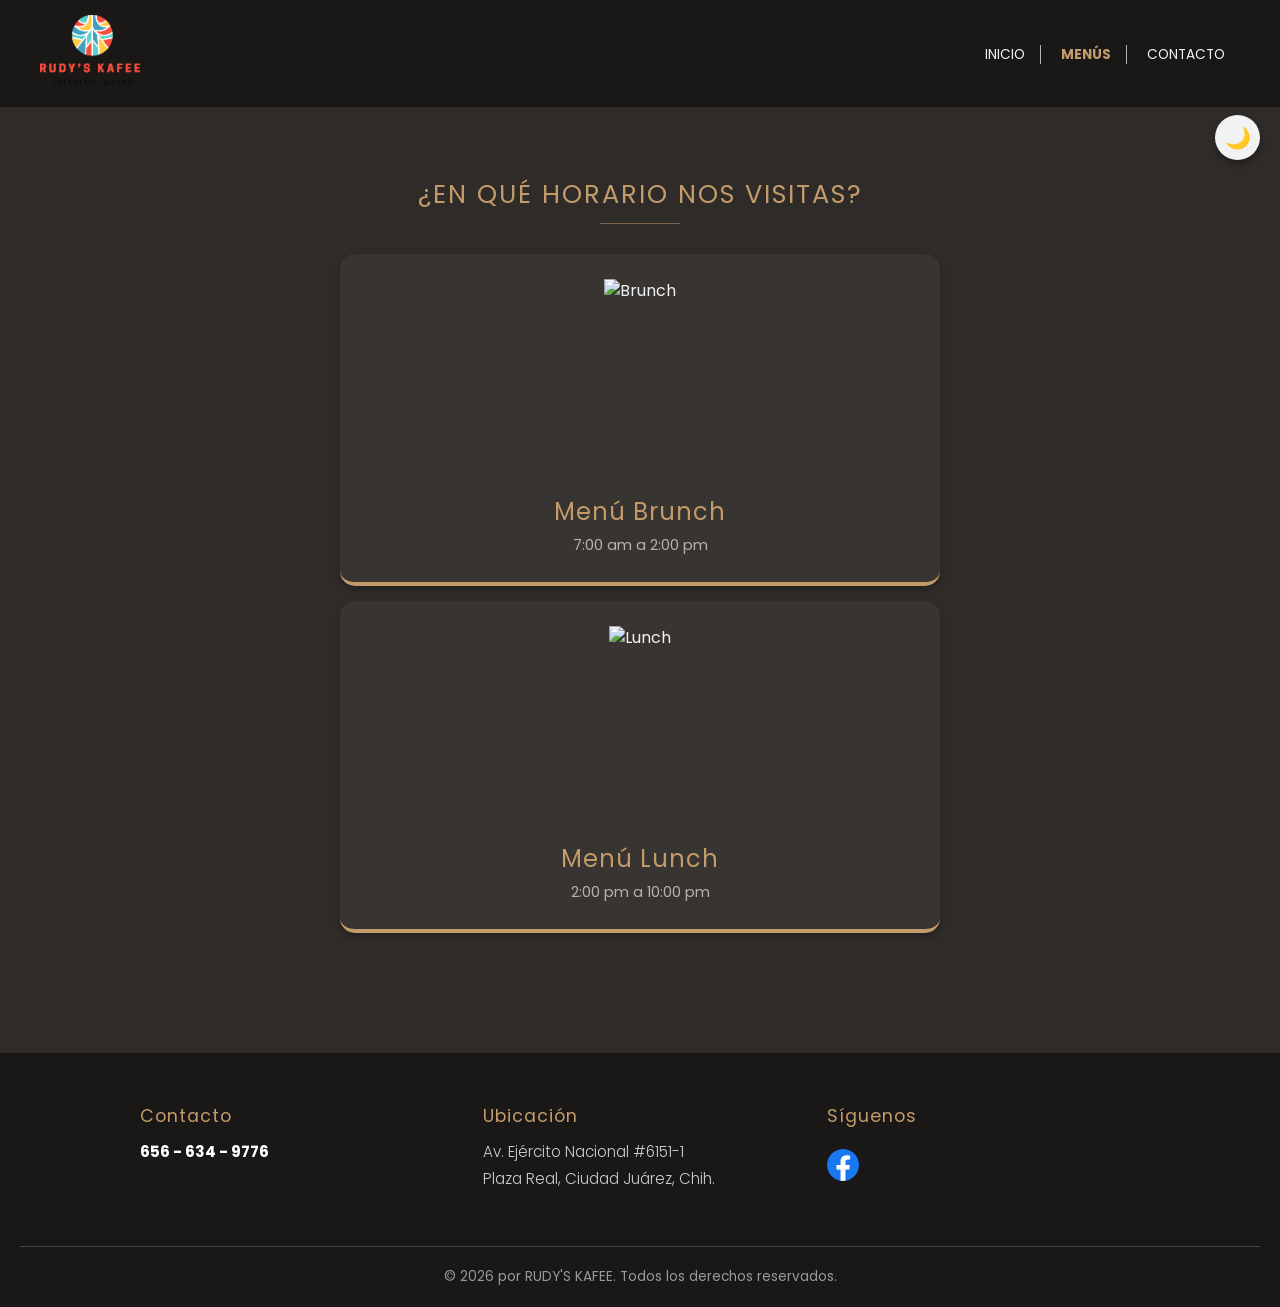
==== index.html @ 6dd93b8d "Add files via upload" ====
<!DOCTYPE html>
<html lang="es">
<head>
    <meta charset="UTF-8">
    <meta name="viewport" content="width=device-width, initial-scale=1.0">
    <title>Rudy's Kafee | Menú Digital</title>
    <link rel="stylesheet" href="style.css?v=27">
    <link href="https://fonts.googleapis.com/css2?family=Poppins:wght@300;400;600;700&display=swap" rel="stylesheet">
</head>
<body>

    <button id="themeToggle" class="theme-toggle" aria-label="Cambiar modo oscuro">🌙</button>
    <button id="backBtn" class="back-btn" onclick="goBack()" aria-label="Volver">&#10094;</button>

    <header class="header">
        <div class="nav-content">
            <div class="logo-area">
                <a href="inicio.html"><img src="LogoPNG.png" alt="Rudy's Kafee" class="logo-imagen"></a>
            </div>

            <button class="menu-toggle" id="menuToggle">
                <span></span>
                <span></span>
                <span></span>
            </button>
           <nav class="main-nav" id="mainNav">
                <ul>
                    <li><a href="inicio.html">Inicio</a></li>
                    <li><a href="index.html" style="color: var(--color-turquesa); font-weight: bold;">Menús</a></li>
                    <li><a href="contacto.html">Contacto</a></li>
                </ul>
            </nav>
        </div>
    </header>

    <main class="main-content">
        <div class="content-container">
            
            <div id="view-inicio" class="view-section active">
                <h2 class="section-title" style="text-align: center;">¿EN QUÉ HORARIO NOS VISITAS?</h2>
                <hr class="divider" style="margin: 10px auto 30px auto; width: 80px;">
                
                <div class="category-grid" style="grid-template-columns: 1fr; max-width: 600px; margin: 0 auto;">
                    
                    <div class="category-card" onclick="navigateTo('view-nav-brunch')">
                        <div class="category-image" style="height: 200px;"><img src="brunch/PanHuevo.jpeg" alt="Brunch"></div>
                        <h3>Menú Brunch</h3>
                        <p>7:00 am a 2:00 pm</p>
                    </div>
                    
                    <div class="category-card" onclick="navigateTo('view-nav-lunch')">
                        <div class="category-image" style="height: 200px;"><img src="fuerte/RibEye.jpeg" alt="Lunch"></div>
                        <h3>Menú Lunch</h3>
                        <p>2:00 pm a 10:00 pm</p>
                    </div>

                </div>
            </div>

            <div id="view-nav-brunch" class="view-section">
                <h2 class="section-title" style="text-align: center;">MENÚ BRUNCH</h2>
                <p style="text-align: center; color: var(--color-desc); margin-top: -10px; margin-bottom: 25px;">7:00 am a 2:00 pm</p>
                
                <div style="text-align: center; margin-bottom: 35px;">
                    <button style="font-size: 1.1rem; padding: 12px 40px; border-radius: 30px; background-color: var(--color-turquesa); color: white; border: none; font-weight: bold; cursor: pointer; box-shadow: 0 4px 6px rgba(0,0,0,0.2);" onclick="navigateTo('view-bebidas-grid')">🥤 VER BEBIDAS</button>
                </div>

                <div class="category-grid">
                    <div class="category-card" onclick="navigateTo('view-entrees')">
                        <div class="category-image"><img src="entrees/Rollitos.jpeg" alt="Entrees"></div>
                        <h3>Entrees</h3>
                    </div>
                    <div class="category-card" onclick="navigateTo('view-brunch')">
                        <div class="category-image"><img src="brunch/HuevosRancheros.jpeg" alt="Desayunos"></div>
                        <h3>Desayunos</h3>
                    </div>
                    <div class="category-card" onclick="navigateTo('view-toast')">
                        <div class="category-image"><img src="toast/ToastAvodado.jpeg" alt="Toast"></div>
                        <h3>Toast</h3>
                    </div>
                    <div class="category-card" onclick="navigateTo('view-dulce')">
                        <div class="category-image"><img src="french/FrenchRudys.jpeg" alt="Dulce"></div>
                        <h3>Dulce & French Toast</h3>
                    </div>
                    <div class="category-card" onclick="navigateTo('view-extras')" style="grid-column: 1 / -1; display: flex; flex-direction: column; justify-content: center;">
                        <h3>Extras</h3>
                        <p>Complementos para tu orden</p>
                    </div>
                </div>
            </div>

            <div id="view-nav-lunch" class="view-section">
                <h2 class="section-title" style="text-align: center;">MENÚ LUNCH</h2>
                <p style="text-align: center; color: var(--color-desc); margin-top: -10px; margin-bottom: 25px;">2:00 pm a 10:00 pm</p>
                
                <div style="text-align: center; margin-bottom: 35px;">
                    <button style="font-size: 1.1rem; padding: 12px 40px; border-radius: 30px; background-color: var(--color-turquesa); color: white; border: none; font-weight: bold; cursor: pointer; box-shadow: 0 4px 6px rgba(0,0,0,0.2);" onclick="navigateTo('view-bebidas-grid')">🥤 VER BEBIDAS</button>
                </div>

                <div class="category-grid">
                    <div class="category-card" onclick="navigateTo('view-entrees')">
                        <div class="category-image"><img src="entrees/Rollitos.jpeg" alt="Entrees"></div>
                        <h3>Entrees</h3>
                    </div>
                    <div class="category-card" onclick="navigateTo('view-ensaladas')">
                        <div class="category-image"><img src="ensaladas/EnsaladaManzana.jpeg" alt="Ensaladas"></div>
                        <h3>Ensaladas</h3>
                    </div>
                    <div class="category-card" onclick="navigateTo('view-sandwiches')">
                        <div class="category-image"><img src="sandwich/SandwichPollo.jpeg" alt="Sandwiches"></div>
                        <h3>Sandwiches</h3>
                    </div>
                    <div class="category-card" onclick="navigateTo('view-toast')">
                        <div class="category-image"><img src="toast/SaumonToast.jpg" alt="Toast"></div>
                        <h3>Toast</h3>
                    </div>
                    <div class="category-card" onclick="navigateTo('view-plato-fuerte')">
                        <div class="category-image"><img src="fuerte/RibEye.jpeg" alt="Plato Fuerte"></div>
                        <h3>Plato Fuerte</h3>
                    </div>
                    <div class="category-card" onclick="navigateTo('view-dulce')">
                        <div class="category-image"><img src="french/FrenchRudys.jpeg" alt="Dulce"></div>
                        <h3>Dulce & French Toast</h3>
                    </div>
                    <div class="category-card" onclick="navigateTo('view-extras')" style="grid-column: 1 / -1; display: flex; flex-direction: column; justify-content: center;">
                        <h3>Extras</h3>
                        <p>Complementos para tu orden</p>
                    </div>
                </div>
            </div>

            <div id="view-entrees" class="view-section">
                <div class="especialidad-pill">
                    <img src="LogoSinTexto.png" alt="Especialidad Rudy's">
                    <span>Son especialidad de la casa</span>
                </div>

                <h2 class="section-title">ENTREES</h2>
                <hr class="divider">
                <div class="menu-grid">
                    <div class="menu-item">
                        <div class="item-image-wrapper"><img src="entrees/BowlFrutas.jpeg" alt="Bowl de Frutas"></div>
                        <div class="item-text-wrapper"><h3 class="item-name">Bowl de Frutas</h3><p class="item-desc">Fruta de temporada, yogurt griego, granola y miel de abeja.</p><span class="item-price">145.00</span></div>
                    </div>
                   <div class="menu-item">
                        <div class="item-image-wrapper"><img src="entrees/Rollitos.jpeg" alt="Samplers Salé Volován"></div> 
                        <div class="item-text-wrapper">
                            <h3 class="item-name" style="display: flex; align-items: center; gap: 8px;">
                                Tabla Salado Volován <img src="LogoSinTexto.png" alt="Especialidad" style="width: 22px; height: 22px; object-fit: contain;">
                            </h3>
                            <p class="item-desc">Pepino con salmón y tzatziki. <br> Jamón y queso crema. <br> Champiñones con queso gouda y ensalada de morrones. <br> Pesto, tomates cherry y mozzarella. <br> 2 c/u </p>
                            <span class="item-price">245.00</span>
                        </div>
                    </div>
                    <div class="menu-item">
                        <div class="item-image-wrapper"><img src="entrees/RollitoDulce.jpeg" alt="Samplers Sucré Volován"></div>
                        <div class="item-text-wrapper">
                            <h3 class="item-name" style="display: flex; align-items: center; gap: 8px;">
                                Tabla Dulce Volován <img src="LogoSinTexto.png" alt="Especialidad" style="width: 22px; height: 22px; object-fit: contain;">
                            </h3>
                            <p class="item-desc">Nutella, avellana y merengue. <br> Pastelera de frutos rojos, mermelada de la casa y menta. <br> Matcha-coco, chocolate y ajonjolí negro. <br> Crema pastelera de café, fresa y caramelo.<br> 2 c/u </p>
                            <span class="item-price">235.00</span>
                        </div>
                    </div>
                </div>
            </div>

            <div id="view-brunch" class="view-section">
                <div class="especialidad-pill">
                    <img src="LogoSinTexto.png" alt="Especialidad Rudy's">
                    <span>Son especialidad de la casa</span>
                </div>

                <h2 class="section-title">DESAYUNOS</h2>
                <p style="color: #777; font-size: 0.95rem; margin-top: -5px; margin-bottom: 10px;">7 am a 2 pm</p>
                <hr class="divider">
                <div class="menu-grid">
                    <div class="menu-item">
                        <div class="item-image-wrapper">
                            <div class="mini-carrusel">
                                <img src="huevos/EstrelladoTocino.jpeg" alt="Eggs Le Gout" class="slide-0">
                                <img src="huevos/PapaRalladaTocino.jpeg" alt="Eggs Le Gout" class="slide-1">
                                <img src="huevos/EstrelladoTocino.jpeg" alt="Eggs Le Gout" class="slide-2">
                            </div>
                        </div>
                        <div class="item-text-wrapper"><h3 class="item-name">Huevos al Gusto</h3><p class="item-desc">Huevo revuelto, estrellado <br> Acompañado de papa tater tots, aguacate y tocino.</p><span class="item-price">190.00</span></div>
                    </div>
                     <div class="menu-item">
                        <div class="item-image-wrapper"><img src="brunch/HuevosRancheros.jpeg" alt="Huevos Rancheros"></div>
                        <div class="item-text-wrapper"><h3 class="item-name">Huevos Rancheros</h3><p class="item-desc">Tortilla frita, huevo estrellado, salsa ranchera, queso feta, crema ácida, cilantro fresco.</p><span class="item-price">190.00</span></div>
                    </div>
                    <div class="menu-item">
                        <div class="item-image-wrapper"><img src="brunch/HuevosEnmolados.jpeg" alt="Huevos Rancheros"></div>
                        <div class="item-text-wrapper"><h3 class="item-name">Huevos Enmolados</h3><p class="item-desc">Tortilla frita, huevo estrellado bañados en mole, frijoles, cilantro fresco.</p><span class="item-price">190.00</span></div>
                    </div>
                    <div class="menu-item">
                        <div class="item-image-wrapper"><img src="entrees/MiniMolletes.jpeg" alt="Mini Molletes"></div>
                        <div class="item-text-wrapper">
                            <h3 class="item-name">Mini Molletes</h3>
                            <p class="item-desc">
                                Frijoles refritos, queso Gouda gratinado.<br>
                                Chorizo.<br>
                                Tocino.<br>
                                Pico de gallo.<br>
                                2 c/u
                            </p>
                            <span class="item-price">185.00</span>
                        </div>
                    </div>
                    <div class="menu-item">
                        <div class="item-image-wrapper"><img src="brunch/ChilaquilesPollo.jpeg" alt="Chilaquiles Verts"></div>
                        <div class="item-text-wrapper"><h3 class="item-name">Chilaquiles Verdes</h3><p class="item-desc">Totopos crujientes, salsa verde cremosa, queso gouda, cebolla morada, cilantro, crema ácida, pollo a la plancha.</p><span class="item-price">185.00</span></div>
                    </div>
                    <div class="menu-item">
                        <div class="item-image-wrapper"><img src="brunch/ChilaquilesPolloRojos.jpeg" alt="Chilaquiles Rouges"></div>
                        <div class="item-text-wrapper"><h3 class="item-name">Chilaquiles Chipotle</h3><p class="item-desc">Totopos crujientes, salsa roja de chipotle, queso gouda, cebolla morada, cilantro, crema ácida, pollo a la plancha.</p><span class="item-price">185.00</span></div>
                    </div>
                    <div class="menu-item">
                        <div class="item-image-wrapper"><img src="brunch/ChilaquilesMole.jpeg" alt="Chilaquiles Enmolados"></div>
                        <div class="item-text-wrapper"><h3 class="item-name">Chilaquiles Enmolados</h3><p class="item-desc">Totopos crujientes bañados en mole, queso gouda, cebolla morada, cilantro, crema ácida, pollo a la plancha. </p><span class="item-price">185.00</span></div>
                    </div>
                    <div class="menu-item">
                        <div class="item-image-wrapper"><img src="brunch/HuevosShak.jpeg" alt="Huevos Rudys"></div>
                        <div class="item-text-wrapper"><h3 class="item-name" style="display: flex; align-items: center; gap: 8px;">Huevos Shakshuka Rudy's <img src="LogoSinTexto.png" alt="Especialidad" style="width: 22px; height: 22px; object-fit: contain;"></h3><p class="item-desc">Salsa de tomate, cebolla, morrones, huevo estrellado, hogaza de mantequilla compuesta.</p><span class="item-price">215.00</span></div>
                    </div>
                    <div class="menu-item">
                        <div class="item-image-wrapper"><img src="brunch/PanHuevo.jpeg" alt="Croque Madame"></div>
                        <div class="item-text-wrapper"><h3 class="item-name">Croque Madame</h3><p class="item-desc">Pan brioche, jamón de pierna, queso gouda, mostaza Dijon, salsa blanca, huevo estrellado.</p><span class="item-price">220.00</span></div>
                    </div>
                     <div class="menu-item">
                        <div class="item-image-wrapper"><img src="toast/ToastHuevo.jpeg" alt="Avocat Toast"></div>
                        <div class="item-text-wrapper"><h3 class="item-name">Avocado Toast Sunrise</h3><p class="item-desc">Hogaza natural, aguacate, tocino, huevo estrellado, salsa macha, mostaza dijon.</p><span class="item-price">175.00</span></div>
                    </div>
                </div>
            </div>

            <div id="view-ensaladas" class="view-section">
                <div class="especialidad-pill"><img src="LogoSinTexto.png" alt="Especialidad Rudy's"><span>Son especialidad de la casa</span></div>
                <h2 class="section-title">ENSALADAS</h2>
                <hr class="divider">
                <div class="menu-grid">
                    <div class="menu-item">
                        <div class="item-image-wrapper"><img src="ensaladas/EnsaladaManzana.jpeg" alt="Ensalada de Manzana"></div>
                        <div class="item-text-wrapper">
                            <h3 class="item-name">Ensalada de Manzana</h3>
                            <p class="item-desc">Espinacas baby, pepino, arándanos, manzana Granny Smith, cebolla morada y nuez caramelizada.</p>
                            <span class="item-price">175.00</span>
                        </div>
                    </div>
                    <div class="menu-item">
                        <div class="item-image-wrapper"><img src="ensaladas/EnsaladaCol.jpeg" alt="Choux de Bruxelles"></div>
                        <div class="item-text-wrapper">
                            <h3 class="item-name" style="display: flex; align-items: center; gap: 8px;">Coles de Bruselas Rudy's <img src="LogoSinTexto.png" alt="Especialidad" style="width: 22px; height: 22px;"></h3>
                            <p class="item-desc">Coles de bruselas, queso feta, almendra fileteada, jugo de limón y reducción balsámica.</p>
                            <span class="item-price">195.00</span>
                        </div>
                    </div>
                    <div class="menu-item">
                        <div class="item-image-wrapper"><img src="ensaladas/EnsaladaPollo.jpeg" alt="Ensalada Cesar"></div>
                        <div class="item-text-wrapper">
                            <h3 class="item-name">Ensalada Cesar</h3>
                            <p class="item-desc">Corazones de lechuga romana, aderezo césar de la casa, morrones preparados, parmesano, crotones y pollo a la plancha.</p>
                            <span class="item-price">210.00</span>
                        </div>
                    </div>
                </div>
            </div>

            <div id="view-sandwiches" class="view-section">
                <div class="especialidad-pill"><img src="LogoSinTexto.png" alt="Especialidad Rudy's"><span>Son especialidad de la casa</span></div>
                <h2 class="section-title">SANDWICHES</h2>
                <p style="color: var(--color-desc); font-size: 0.9rem; margin-top: -10px; margin-bottom: 15px; font-style: italic;">* Incluyen chips sea salt o ensalada kale.</p>
                <hr class="divider">
                <div class="menu-grid">
                    <div class="menu-item">
                        <div class="item-image-wrapper"><img src="sandwich/CuernitoJamon.jpeg" alt="Croissant de Jamon"></div>
                        <div class="item-text-wrapper"><h3 class="item-name">Croissant de Jamón</h3><p class="item-desc">Jamón de pierna, queso gouda, tomate bola, lechuga, aioli de romero.</p><span class="item-price">180.00</span></div>
                    </div>
                    <div class="menu-item">
                        <div class="item-image-wrapper"><img src="sandwich/CuernitoHuevoEstrellado.jpeg" alt="Croissant Corned Beef"></div>
                        <div class="item-text-wrapper"><h3 class="item-name">Croissant Corned Beef</h3><p class="item-desc">Corned beef, queso gouda, huevo estrellado, aioli de ajo frito.</p><span class="item-price">230.00</span></div>
                    </div>
                    <div class="menu-item">
                        <div class="item-image-wrapper"><img src="sandwich/SandwichPollo.jpeg" alt="Panini Rudy"></div>
                        <div class="item-text-wrapper"><h3 class="item-name" style="display: flex; align-items: center; gap: 8px;">Panini Rudy <img src="LogoSinTexto.png" alt="Especialidad" style="width: 22px; height: 22px;"></h3><p class="item-desc">Pechuga de pollo a la plancha, queso gouda, champiñones, morrones preparados, lechuga.</p><span class="item-price">200.00</span></div>
                    </div>
                    <div class="menu-item">
                        <div class="item-image-wrapper"><img src="sandwich/BLT.jpeg" alt="Sandwich Blt"></div>
                        <div class="item-text-wrapper"><h3 class="item-name">Avocado BLT Bistro</h3><p class="item-desc">Tocino crujiente, lechuga fresca, rodajas de tomate.</p><span class="item-price">180.00</span></div>
                    </div>
                </div>
            </div>

            <div id="view-toast" class="view-section">
                <div class="especialidad-pill"><img src="LogoSinTexto.png" alt="Especialidad Rudy's"><span>Son especialidad de la casa</span></div>
                <h2 class="section-title">TOAST</h2>
                <hr class="divider">
                <div class="menu-grid">
                    <div class="menu-item">
                        <div class="item-image-wrapper"><img src="toast/ToastAvodado.jpeg" alt="Avocat Toast"></div>
                        <div class="item-text-wrapper"><h3 class="item-name">Avocado Toast Clasico</h3><p class="item-desc">Hogaza natural, aguacate, tocino, salsa macha, mostaza dijon.</p><span class="item-price">175.00</span></div>
                    </div>
                    <div class="menu-item">
                        <div class="item-image-wrapper"><img src="toast/SaumonToast.jpg" alt="Saumon Toast"></div>
                        <div class="item-text-wrapper"><h3 class="item-name" style="display: flex; align-items: center; gap: 8px;">Salmón Toast Rudy's <img src="LogoSinTexto.png" alt="Especialidad" style="width: 22px; height: 22px;"></h3><p class="item-desc">Hogaza, salmón ahumado, aguacate, pepino, cebolla morada, tzatziki.</p><span class="item-price">220.00</span></div>
                    </div>
                </div>
            </div>

            <div id="view-plato-fuerte" class="view-section">
                <div class="especialidad-pill"><img src="LogoSinTexto.png" alt="Especialidad Rudy's"><span>Son especialidad de la casa</span></div>
                <h2 class="section-title">PLATO FUERTE</h2>
                <hr class="divider">
                <div class="menu-grid">
                    <div class="menu-item">
                        <div class="item-image-wrapper"><img src="fuerte/RibEye.jpeg" alt="Rib Eye"></div>
                        <div class="item-text-wrapper"><h3 class="item-name">Rib Eye Reserve</h3><p class="item-desc">Corte de 350g, puré de papa cremoso con un toque de romero, chiles toreados.</p><span class="item-price">650.00</span></div>
                    </div>
                    <div class="menu-item">
                        <div class="item-image-wrapper"><img src="fuerte/Salmon.jpeg" alt="Salmon"></div>
                        <div class="item-text-wrapper"><h3 class="item-name">Salmón Premium Grille</h3><p class="item-desc">Salmón fresco 200g, salsa blanca de queso, coles de Bruselas rostizadas con almendra, reducción balsámica, puré cremoso con romero.</p><span class="item-price">480.00</span></div>
                    </div>
                    <div class="menu-item">
                        <div class="item-image-wrapper"><img src="fuerte/PastaBlanca.jpeg" alt="Pasta Blanca"></div>
                        <div class="item-text-wrapper"><h3 class="item-name">Pasta a la Crème</h3><p class="item-desc">Pasta corta, salsa blanca de quesos, pollo.</p><span class="item-price">245.00</span></div>
                    </div>
                    <div class="menu-item">
                        <div class="item-image-wrapper"><img src="fuerte/PastaPesto.jpeg" alt="Pasta Pesto"></div>
                        <div class="item-text-wrapper"><h3 class="item-name">Pasta Pesto de albahaca</h3><p class="item-desc">Pasta larga, salsa de pesto de albahaca fresca, pollo.</p><span class="item-price">265.00</span></div>
                    </div>
                </div>
            </div>

            <div id="view-dulce" class="view-section">
                <div class="especialidad-pill">
                    <img src="LogoSinTexto.png" alt="Especialidad Rudy's">
                    <span>Son especialidad de la casa</span>
                </div>

                <h2 class="section-title">DULCE</h2>
                <hr class="divider">

                <h3 class="sub-section-title">Crumble French Toast</h3>
                <div class="menu-grid">
                    <div class="menu-item">
                        <div class="item-image-wrapper"><img src="french/FrenchMatcha.jpeg" alt="French Toast Matcha"></div>
                        <div class="item-text-wrapper"><h3 class="item-name">French Toast Matcha</h3><p class="item-desc">Pan brioche, crema pastelera de coco, crumble de coco, nibs de cacao.</p><span class="item-price">175.00</span></div>
                    </div>
                    <div class="menu-item">
                        <div class="item-image-wrapper"><img src="french/FrenchCherry.jpeg" alt="French Toast Cherry Blossom"></div>
                        <div class="item-text-wrapper"><h3 class="item-name">French Toast Cherry Blossom</h3><p class="item-desc">Pan brioche, crema pastelera de frutos rojos, mermelada de la casa, azúcar glass.</p><span class="item-price">185.00</span></div>
                    </div>
                    <div class="menu-item">
                        <div class="item-image-wrapper"><img src="french/ToastRojos.jpeg" alt="Fruits Rouges Toast"></div>
                        <div class="item-text-wrapper"><h3 class="item-name">Frutos Rojos Toast</h3><p class="item-desc">Hogaza de natural, queso crema, frutos rojos, almendra fileteada, miel de abeja.</p><span class="item-price">175.00</span></div>
                    </div>
                    <div class="menu-item">
                        <div class="item-image-wrapper"><img src="french/FrenchRudys.jpeg" alt="French Toast Rudy's"></div>
                        <div class="item-text-wrapper"><h3 class="item-name" style="display: flex; align-items: center; gap: 8px;">French Toast Rudy's <img src="LogoSinTexto.png" alt="Especialidad" style="width: 22px; height: 22px;"></h3><p class="item-desc">Pan brioche, crema pastelera de café, caramelo, chocolate semiamargo, merengue suizo.</p><span class="item-price">185.00</span></div>
                    </div>
                </div>

                <h3 class="sub-section-title">Bakery</h3>
                <div class="menu-grid">
                    <div class="menu-item">
                        <div class="item-image-wrapper"><img src="roles/RolCajeta.jpeg" alt="Rol Cajeta"></div>
                        <div class="item-text-wrapper"><h3 class="item-name">Rol de Canela Cajeta</h3><p class="item-desc">Cobertura de queso crema, nuez, cajeta.</p><span class="item-price">100.00</span></div>
                    </div>
                    <div class="menu-item">
                        <div class="item-image-wrapper"><img src="roles/RolRojos.jpeg" alt="Rol Frutos Rojos"></div>
                        <div class="item-text-wrapper"><h3 class="item-name">Rol de Canela Frutos Rojos</h3><p class="item-desc">Cobertura de queso crema, compota de frutos rojos.</p><span class="item-price">100.00</span></div>
                    </div>
                    <div class="menu-item">
                        <div class="item-image-wrapper"><img src="roles/RolNutella.jpeg" alt="Rol Nutella"></div>
                        <div class="item-text-wrapper"><h3 class="item-name">Rol de Canela Nutella</h3><p class="item-desc">Cobertura de queso crema, nuez, nutella.</p><span class="item-price">100.00</span></div>
                    </div>
                </div>

                <h3 class="sub-section-title">Desserts</h3>
                <div class="menu-grid">
                    <div class="menu-item">
                        <div class="item-image-wrapper"><img src="postres/Pannacotta.jpeg" alt="Pannacotta"></div>
                        <div class="item-text-wrapper"><h3 class="item-name" style="display: flex; align-items: center; gap: 8px;">Pannacotta Rudy's <img src="LogoSinTexto.png" alt="Especialidad" style="width: 22px; height: 22px;"></h3><p class="item-desc">Pannacotta de café, caramelo, frutos rojos, hojas de menta.</p><span class="item-price">165.00</span></div>
                   </div>
                    <div class="menu-item">
                        <div class="item-image-wrapper"><img src="postres/Afogatto.jpeg" alt="Afogatto"></div>
                        <div class="item-text-wrapper"><h3 class="item-name">Affogato</h3><p class="item-desc">Bola de nieve de vainilla acompañado de shot de espresso.</p><span class="item-price">120.00</span></div>
                    </div>
                    <div class="menu-item">
                        <div class="item-image-wrapper"><img src="postres/Brownie.jpeg" alt="Brownie"></div>
                        <div class="item-text-wrapper"><h3 class="item-name" style="display: flex; align-items: center; gap: 8px;">Brownie Artesanal Rudy's <img src="LogoSinTexto.png" alt="Especialidad" style="width: 22px; height: 22px;"></h3><p class="item-desc">Acompañado de una bola de nieve con caramelo.</p><span class="item-price">110.00</span></div>
                    </div>
                    <div class="menu-item">
                        <div class="item-image-wrapper"><img src="galletas/ChocoChip.jpeg" alt="Galleta NY Chocolate Chip"></div>
                        <div class="item-text-wrapper"><h3 class="item-name">Galleta NY Chocolate Chip</h3><span class="item-price">95.00</span></div>
                    </div>
                    <div class="menu-item">
                        <div class="item-image-wrapper"><img src="galletas/ChocoMatcha.jpeg" alt="Galleta NY Chocolate Chip Matcha"></div>
                        <div class="item-text-wrapper"><h3 class="item-name">Galleta NY Chocolate Chip Matcha</h3><span class="item-price">95.00</span></div>
                    </div>
                    <div class="menu-item">
                        <div class="item-image-wrapper"><img src="galletas/GalletaMatcha.jpeg" alt="Galleta NY Matcha"></div>
                        <div class="item-text-wrapper"><h3 class="item-name">Galleta NY Matcha</h3><span class="item-price">95.00</span></div>
                    </div>
                </div>
            </div> 

           <div id="view-bebidas-grid" class="view-section">
                <h2 class="section-title" style="text-align: center;">¿QUÉ TE APETECE BEBER?</h2>
                <hr class="divider" style="margin: 10px auto 30px auto; width: 80px;">
                
                <div class="category-grid">
                    <div class="category-card" onclick="navigateTo('view-bebidas-calientes')">
                        <h3>Calientes</h3>
                        <p>Café Clásico, Lattes, Mochas y Tizanas</p>
                    </div>
                    <div class="category-card" onclick="navigateTo('view-bebidas-frias')">
                        <h3>Frías</h3>
                        <p>Frappes, Lattes Fríos, Non-Coffee y Tizanas</p>
                    </div>
                    <div class="category-card" onclick="navigateTo('view-bebidas-aguas')" style="grid-column: 1 / -1;">
                        <h3>Aguas</h3>
                        <p>Saratoga</p>
                    </div>
                </div>
            </div>

            <div id="view-bebidas-calientes" class="view-section">
                <h2 class="section-title">HOT DRINKS</h2>
                <hr class="divider">

                <div class="menu-grid">
                    <div class="menu-item">
                        <div class="item-image-wrapper"><img src="calientes/Capuchino.jpeg" alt="Capuchino"></div>
                        <div class="item-text-wrapper">
                            <h3 class="item-name">Capuchino</h3>
                            <span class="item-price" style="display: block; font-size: 0.9rem;">11 OZ: 82.00</span>
                            <span class="item-price" style="display: block; font-size: 0.9rem;">16 OZ: 93.00</span>
                        </div>
                    </div>
                    <div class="menu-item">
                        <div class="item-image-wrapper"><img src="calientes/Chocolate.jpeg" alt="Chocolate"></div>
                        <div class="item-text-wrapper">
                            <h3 class="item-name">Chocolate</h3>
                            <span class="item-price" style="display: block; font-size: 0.9rem;">11 OZ: 82.00</span>
                            <span class="item-price" style="display: block; font-size: 0.9rem;">16 OZ: 93.00</span>
                        </div>
                    </div>
                    <div class="menu-item">
                        <div class="item-image-wrapper"><img src="calientes/Americano.jpeg" alt="Americano"></div>
                        <div class="item-text-wrapper">
                            <h3 class="item-name">Americano</h3>
                            <span class="item-price" style="display: block; font-size: 0.9rem;">11 OZ: 76.00</span>
                            <span class="item-price" style="display: block; font-size: 0.9rem;">16 OZ: 87.00</span>
                        </div>
                    </div>
                    <div class="menu-item">
                        <div class="item-image-wrapper"><img src="calientes/Espresso.jpeg" alt="Espresso"></div>
                        <div class="item-text-wrapper">
                            <h3 class="item-name">Espresso</h3>
                            <span class="item-price" style="display: block; font-size: 0.9rem;">75.00</span>
                            <span class="item-price" style="display: block; font-size: 0.9rem; color: var(--color-desc);">Acompañado de agua mineral</span>
                        </div>
                    </div>
                </div>

                <h3 class="sub-section-title">Lattes</h3>
                <div class="menu-grid">
                    <div class="menu-item">
                        <div class="item-image-wrapper"><img src="calientes/Latte.jpeg" alt="Latte"></div>
                        <div class="item-text-wrapper">
                            <h3 class="item-name">Latte</h3>
                            <span class="item-price" style="display: block; font-size: 0.9rem;">11 OZ: 82.00</span>
                            <span class="item-price" style="display: block; font-size: 0.9rem;">16 OZ: 93.00</span>
                        </div>
                    </div>
                    <div class="menu-item">
                        <div class="item-image-wrapper"><img src="calientes/LatteVainilla.jpeg" alt="Latte Vainilla"></div>
                        <div class="item-text-wrapper">
                            <h3 class="item-name">Latte Vainilla</h3>
                            <span class="item-price" style="display: block; font-size: 0.9rem;">11 OZ: 82.00</span>
                            <span class="item-price" style="display: block; font-size: 0.9rem;">16 OZ: 93.00</span>
                        </div>
                    </div>
                    <div class="menu-item">
                        <div class="item-image-wrapper"><img src="calientes/LatteCaramelo.jpeg" alt="Latte Caramelo"></div>
                        <div class="item-text-wrapper">
                            <h3 class="item-name">Latte Caramelo</h3>
                            <span class="item-price" style="display: block; font-size: 0.9rem;">11 OZ: 82.00</span>
                            <span class="item-price" style="display: block; font-size: 0.9rem;">16 OZ: 93.00</span>
                        </div>
                    </div>
                    <div class="menu-item">
                        <div class="item-image-wrapper"><img src="calientes/LatteAvellana.jpeg" alt="Latte Avellana"></div>
                        <div class="item-text-wrapper">
                            <h3 class="item-name">Latte Avellana</h3>
                            <span class="item-price" style="display: block; font-size: 0.9rem;">11 OZ: 82.00</span>
                            <span class="item-price" style="display: block; font-size: 0.9rem;">16 OZ: 93.00</span>
                        </div>
                    </div>
                </div>

                <h3 class="sub-section-title">Mochas</h3>
                <div class="menu-grid">
                    <div class="menu-item">
                        <div class="item-image-wrapper"><img src="calientes/MochaOscuro.jpeg" alt="Mocha Oscuro"></div>
                        <div class="item-text-wrapper">
                            <h3 class="item-name">Mocha Oscuro</h3>
                            <span class="item-price" style="display: block; font-size: 0.9rem;">11 OZ: 82.00</span>
                            <span class="item-price" style="display: block; font-size: 0.9rem;">16 OZ: 93.00</span>
                        </div>
                    </div>
                    <div class="menu-item">
                        <div class="item-image-wrapper"><img src="calientes/MochaBlanco.jpeg" alt="Mocha Blanco"></div>
                        <div class="item-text-wrapper">
                            <h3 class="item-name">Mocha Blanco</h3>
                            <span class="item-price" style="display: block; font-size: 0.9rem;">11 OZ: 82.00</span>
                            <span class="item-price" style="display: block; font-size: 0.9rem;">16 OZ: 93.00</span>
                        </div>
                    </div>
                </div>

                <h3 class="sub-section-title">Tizanas</h3>
                <div class="menu-grid">
                    <div class="menu-item"><div class="item-image-wrapper"><img src="calientes/Fresa-Kiwi.jpeg" alt="Tizana Fresa Kiwi"></div><div class="item-text-wrapper"><h3 class="item-name">Tizana Fresa Kiwi</h3><span class="item-price">89.00</span></div></div>
                    <div class="menu-item"><div class="item-image-wrapper"><img src="calientes/CocoArandano.jpeg" alt="Tizana Coco Arandano"></div><div class="item-text-wrapper"><h3 class="item-name">Tizana Coco Arandano</h3><span class="item-price">89.00</span></div></div>
                    <div class="menu-item"><div class="item-image-wrapper"><img src="calientes/FrutosBosque.jpeg" alt="Tizana Frutos Bosque"></div><div class="item-text-wrapper"><h3 class="item-name">Tizana Frutos del Bosque</h3><span class="item-price">89.00</span></div></div>
                </div>
            </div>

            <div id="view-bebidas-frias" class="view-section">
                <h2 class="section-title">COLD DRINKS</h2>
                <hr class="divider">

                <h3 class="sub-section-title title-temporada">Bebidas de Temporada</h3>
                <div class="menu-grid">
                <div class="menu-item"><div class="item-image-wrapper"><img src="frias/Sandia.jpeg" alt="Rojo Sandia Refresher"></div><div class="item-text-wrapper"><h3 class="item-name">Rojo Sandia Refresher</h3><span class="item-price">98.00</span></div></div>
<div class="menu-item"><div class="item-image-wrapper"><img src="frias/Tropical.jpeg" alt="Rose Refresher"></div><div class="item-text-wrapper"><h3 class="item-name">Rose Refresher</h3><span class="item-price">98.00</span></div></div>
<div class="menu-item"><div class="item-image-wrapper"><img src="frias/Kiwi.jpeg" alt="Tropical Kiwi Velvet"></div><div class="item-text-wrapper"><h3 class="item-name">Tropical Kiwi Velvet</h3><span class="item-price">98.00</span></div></div>
                </div>

                <div class="category-spacing"></div>

                <h3 class="sub-section-title">Frappes</h3>
                <div class="menu-grid">
                    <div class="menu-item"><div class="item-image-wrapper"><img src="frias/FrappeClasico.jpeg" alt="Frappe Clasico"></div><div class="item-text-wrapper"><h3 class="item-name">Frappe Clasico</h3><span class="item-price">103.00</span></div></div>
                    <div class="menu-item"><div class="item-image-wrapper"><img src="frias/FrappeVainilla.jpeg" alt="Frappe Vainilla"></div><div class="item-text-wrapper"><h3 class="item-name">Frappe Vainilla</h3><span class="item-price">103.00</span></div></div>
                    <div class="menu-item"><div class="item-image-wrapper"><img src="frias/FrappeOreo.jpeg" alt="Frappe Oreo"></div><div class="item-text-wrapper"><h3 class="item-name">Frappe Oreo</h3><span class="item-price">103.00</span></div></div>
                    <div class="menu-item"><div class="item-image-wrapper"><img src="frias/FrappeMochaOscuro.jpeg" alt="Frappe Mocha Oscuro"></div><div class="item-text-wrapper"><h3 class="item-name">Frappe Mocha Oscuro</h3><span class="item-price">103.00</span></div></div>
                    <div class="menu-item"><div class="item-image-wrapper"><img src="frias/FrappeMochaBlanco.jpeg" alt="Frappe Mocha Blanco"></div><div class="item-text-wrapper"><h3 class="item-name">Frappe Mocha Blanco</h3><span class="item-price">103.00</span></div></div>
                    <div class="menu-item"><div class="item-image-wrapper"><img src="frias/FrappeMazapan.jpeg" alt="Frappe Mazapan"></div><div class="item-text-wrapper"><h3 class="item-name">Frappe Mazapan</h3><span class="item-price">103.00</span></div></div>
                    <div class="menu-item"><div class="item-image-wrapper"><img src="frias/FrappeCaramelo.jpeg" alt="Frappe Caramelo"></div><div class="item-text-wrapper"><h3 class="item-name">Frappe Caramelo</h3><span class="item-price">103.00</span></div></div>
                    <div class="menu-item"><div class="item-image-wrapper"><img src="frias/FrappeAvellana.jpeg" alt="Frappe Avellana"></div><div class="item-text-wrapper"><h3 class="item-name">Frappe Avellana</h3><span class="item-price">103.00</span></div></div>
                </div>

               <h3 class="sub-section-title">Lattes</h3>
                <div class="menu-grid">
                    <div class="menu-item"><div class="item-image-wrapper"><img src="frias/LatteClasico.jpeg" alt="Latte Frio Regular"></div><div class="item-text-wrapper"><h3 class="item-name">Latte Frio Regular</h3><span class="item-price">82.00</span></div></div>
                    <div class="menu-item"><div class="item-image-wrapper"><img src="frias/LatteFrioVainilla.jpeg" alt="Latte Frio Vainilla"></div><div class="item-text-wrapper"><h3 class="item-name">Latte Frio Vainilla</h3><span class="item-price">87.00</span></div></div>
                    <div class="menu-item"><div class="item-image-wrapper"><img src="frias/LatteFrioAvellana.jpeg" alt="Latte Frio Avellana"></div><div class="item-text-wrapper"><h3 class="item-name">Latte Frio Avellana</h3><span class="item-price">87.00</span></div></div>
                    <div class="menu-item"><div class="item-image-wrapper"><img src="frias/LatteCaramelo.jpeg" alt="Latte Frio Caramelo"></div><div class="item-text-wrapper"><h3 class="item-name">Latte Frio Caramelo</h3><span class="item-price">87.00</span></div></div>
                    <div class="menu-item"><div class="item-image-wrapper"><img src="frias/LatteBlanco.jpeg" alt="Latte Frio Mocha Blanco"></div><div class="item-text-wrapper"><h3 class="item-name">Latte Frio Mocha Blanco</h3><span class="item-price">87.00</span></div></div>
                    <div class="menu-item"><div class="item-image-wrapper"><img src="frias/LatteOscuro.jpeg" alt="Latte Frio Mocha Oscuro"></div><div class="item-text-wrapper"><h3 class="item-name">Latte Frio Mocha Oscuro</h3><span class="item-price">87.00</span></div></div>
                </div>

               <h3 class="sub-section-title">Non-Coffee</h3>
                <div class="menu-grid">
                    <div class="menu-item"><div class="item-image-wrapper"><img src="frias/FresaMora.jpeg" alt="Refresher Berry Garden"></div><div class="item-text-wrapper"><h3 class="item-name">Refresher Berry Garden</h3><span class="item-price">87.00</span></div></div>
                    <div class="menu-item"><div class="item-image-wrapper"><img src="frias/CerezaMora.jpeg" alt="Refresher Cherry Blackberry"></div><div class="item-text-wrapper"><h3 class="item-name">Refresher Cherry Blackberry</h3><span class="item-price">87.00</span></div></div>
                    <div class="menu-item"><div class="item-image-wrapper"><img src="frias/Mango.jpeg" alt="Refresher Mango Peach"></div><div class="item-text-wrapper"><h3 class="item-name">Refresher Mango Peach</h3><span class="item-price">87.00</span></div></div>
                    <div class="menu-item"><div class="item-image-wrapper"><img src="frias/LimonadaFresa.jpeg" alt="Limonada Mineral"></div><div class="item-text-wrapper"><h3 class="item-name">Limonada Mineral de Fresa</h3><span class="item-price">82.00</span></div></div>
                    <div class="menu-item"><div class="item-image-wrapper"><img src="frias/Naranjada.jpeg" alt="Jugo de Naranja"></div><div class="item-text-wrapper"><h3 class="item-name">Jugo de Naranja</h3><span class="item-price">97.00</span></div></div>
                     <div class="menu-item"><div class="item-image-wrapper"><img src="frias/VasoLeche.jpg" alt="Vaso de Leche"></div><div class="item-text-wrapper"><h3 class="item-name">Vaso de Leche</h3><span class="item-price">42.00</span></div></div>
                    <div class="menu-item"><div class="item-image-wrapper"><img src="frias/CocaCola.jpeg" alt="CocaCola"></div><div class="item-text-wrapper"><h3 class="item-name">Coca Cola 235 ml</h3><span class="item-price">49.00</span></div></div>
                 </div>
                 
               <h3 class="sub-section-title">Tizanas</h3>
                <div class="menu-grid">
                    <div class="menu-item"><div class="item-image-wrapper"><img src="frias/FresaKiwiFria.jpeg" alt="Tizana Fresa Kiwi Fria"></div><div class="item-text-wrapper"><h3 class="item-name">Tizana Fresa Kiwi Fria</h3><span class="item-price">89.00</span></div></div>
                    <div class="menu-item"><div class="item-image-wrapper"><img src="frias/CocoArandanoFria.jpeg" alt="Tizana Coco Arandano Fria"></div><div class="item-text-wrapper"><h3 class="item-name">Tizana Coco Arandano Fria</h3><span class="item-price">89.00</span></div></div>
                    <div class="menu-item"><div class="item-image-wrapper"><img src="frias/FrutosBosqueFria.jpeg" alt="Tizana Frutos Bosque Fria"></div><div class="item-text-wrapper"><h3 class="item-name">Tizana Frutos del Bosque Fria</h3><span class="item-price">89.00</span></div></div>
                </div>
            </div>

            <div id="view-bebidas-aguas" class="view-section">
                <h2 class="section-title">AGUAS</h2>
                <hr class="divider">
                <div class="menu-grid">
                    <div class="menu-item"><div class="item-image-wrapper"><img src="frias/Saratoga.jpg" alt="Saratoga"></div><div class="item-text-wrapper"><h3 class="item-name">Agua Saratoga 828 ml</h3><span class="item-price">99.00</span></div></div>
                    <div class="menu-item"><div class="item-image-wrapper"><img src="frias/SaratogaMineral.jpg" alt="Saratoga"></div><div class="item-text-wrapper"><h3 class="item-name">Agua Saratoga Carbonatada 828 ml</h3><span class="item-price">99.00</span></div></div>
                    <div class="menu-item"><div class="item-image-wrapper"><img src="frias/SaratogaChica.jpg" alt="Saratoga"></div><div class="item-text-wrapper"><h3 class="item-name">Agua Saratoga 355 ml</h3><span class="item-price">58.00</span></div></div>                   
                 </div>
            </div>

            <div id="view-extras" class="view-section">
                <h2 class="section-title">EXTRAS</h2>
                <hr class="divider">

                <div class="extras-container">
                    <h3 class="sub-section-title">Para tus Platillos</h3>
                    <div class="extra-item"><span class="extra-name">Huevo</span><span class="extra-price">15.00</span></div>
                    <div class="extra-item"><span class="extra-name">Aguacate</span><span class="extra-price">25.00</span></div>
                    <div class="extra-item"><span class="extra-name">Tocino</span><span class="extra-price">35.00</span></div>
                    <div class="extra-item"><span class="extra-name">Pollo</span><span class="extra-price">50.00</span></div>
                    
                    <div class="category-spacing"></div>

                    <h3 class="sub-section-title">Para tus Bebidas / Postres</h3>
                    <div class="extra-item"><span class="extra-name">Leche Extra</span><span class="extra-price">12.00</span></div>
                    <div class="extra-item"><span class="extra-name">Leche de Almendra</span><span class="extra-price">18.00</span></div>
                    <div class="extra-item"><span class="extra-name">Leche de Soya</span><span class="extra-price">18.00</span></div>
                    <div class="extra-item"><span class="extra-name">Crema Batida</span><span class="extra-price">12.00</span></div>
                    <div class="extra-item"><span class="extra-name">Bola de Helado</span><span class="extra-price">30.00</span></div>
                    <div class="extra-item"><span class="extra-name">Shot Espresso</span><span class="extra-price">25.00</span></div>
                </div>
            </div>
        </div>
    </main>

    <footer class="footer">
        <div class="footer-container">
            <div class="footer-column">
                <h4 class="footer-title">Contacto</h4>
                <p class="footer-text" style="font-weight: bold; color: #fff;">656 - 634 - 9776</p>
            </div>
            <div class="footer-column">
                <h4 class="footer-title">Ubicación</h4>
                <p class="footer-text">Av. Ejército Nacional #6151-1</p>
                <p class="footer-text">Plaza Real, Ciudad Juárez, Chih.</p>
            </div>
            <div class="footer-column">
                <h4 class="footer-title">Síguenos</h4>
                <div class="footer-socials">
                    <a href="https://www.facebook.com/profile.php?id=100089935731811" target="_blank">
                        <img src="LogoFB.png" alt="Facebook">
                    </a>
                </div>
            </div>
        </div>
        <div class="footer-bottom">
            <p>&copy; 2026 por RUDY'S KAFEE. Todos los derechos reservados.</p>
        </div>
    </footer>

    <script>
        // Menu de hamburguesa para celular
        const menuToggle = document.getElementById('menuToggle');
        const mainNav = document.getElementById('mainNav');
        menuToggle.addEventListener('click', () => { mainNav.classList.toggle('active'); });

        // --- SISTEMA DE NAVEGACIÓN ---
        let historyStack = ['view-inicio']; // Historial de navegación

        function navigateTo(viewId) {
            historyStack.push(viewId);
            renderView();
        }

        function goBack() {
            if (historyStack.length > 1) {
                historyStack.pop(); // Borra la pantalla actual
                renderView(); // Dibuja la pantalla anterior
            }
        }

        function renderView() {
            const currentView = historyStack[historyStack.length - 1];
            
            // 1. Ocultar todas las pantallas
            document.querySelectorAll('.view-section').forEach(v => v.classList.remove('active'));
            
            // 2. Mostrar la pantalla actual
            document.getElementById(currentView).classList.add('active');

            // 3. Mostrar u ocultar el botón "Volver" (Flecha)
            const backBtn = document.getElementById('backBtn');
            if (historyStack.length > 1) {
                backBtn.style.display = 'flex';
            } else {
                backBtn.style.display = 'none';
            }

            // 4. Cambiar el tema visual si está en cualquier parte de bebidas
            if (currentView.includes('bebidas')) {
                document.body.classList.add('theme-bebidas');
            } else {
                document.body.classList.remove('theme-bebidas');
            }

            // 5. Subir la pantalla suavemente
            window.scrollTo({ top: 0, behavior: 'smooth' });
        }

        // Modo oscuro
        const themeToggle = document.getElementById('themeToggle');
        themeToggle.addEventListener('click', () => {
            document.body.classList.toggle('dark-mode');
            if(document.body.classList.contains('dark-mode')) {
                themeToggle.innerText = '☀️';
            } else {
                themeToggle.innerText = '🌙';
            }
        });
    </script>
</body>
</html>
---- style.css ----
/* ========================================================
   VARIABLES DE COLORES - TEMA PREMIUM (Inspirado en la imagen)
   ======================================================== */
:root {
    --color-rojo: #c39b6a;      /* Dorado/Cobre para botones y acentos fuertes */
    --color-turquesa: #c39b6a;  /* Dorado para títulos como "Te da la bienvenida" */
    --color-amarillo: #c39b6a;  /* Dorado para subrayados y líneas divisorias */
    --color-carbon: #f2f2f2;    /* Texto principal en blanco suave / hueso */
    --color-fondo: #2e2b29;     /* Fondo principal oscuro (marrón/grisáceo elegante) */
    --color-header: #1a1817;    /* Barra de navegación aún más oscura */
    --color-desc: #b3b3b3;      /* Texto de descripciones en gris claro para contrastar */
    --color-caja: #383431;      /* Fondo de tarjetas levemente más claro que el fondo */
    --font-main: 'Poppins', sans-serif;
}

/* Variables tema de las bebidas */
body.theme-bebidas {
    --color-rojo: #e6b981;
    --color-turquesa: #e6b981; 
    --color-amarillo: #e6b981; 
}

/* Tema Claro (Como el predeterminado ahora es oscuro, el botón del Sol cambiará a un modo claro crema muy elegante) */
body.dark-mode {
    --color-fondo: #fcf9f5;     /* Fondo crema muy suave */
    --color-carbon: #2e2b29;    /* Letras oscuras */
    --color-header: #ffffff;    /* Header blanco */
    --color-desc: #666666;      /* Descripciones grises */
    --color-caja: #ffffff;      /* Cajas blancas */
}
body.dark-mode.theme-bebidas { --color-rojo: #916c45; }

* { margin: 0; padding: 0; box-sizing: border-box; }

body {
    font-family: var(--font-main);
    background-color: var(--color-fondo);
    color: var(--color-carbon);
    line-height: 1.5;
    transition: background-color 0.4s ease, color 0.4s ease;
}

/* Header */
.header {
    background-color: var(--color-header);
    padding: 15px 20px;
    position: fixed;
    top: 0;
    left: 0;
    width: 100%;
    z-index: 1000;
    transition: background-color 0.4s ease;
}
.nav-content {
    display: flex; justify-content: space-between; align-items: center;
    max-width: 1200px;
    margin: 0 auto;
}
.logo-area { display: flex; align-items: center; }
.logo-imagen { height: 70px; width: auto; object-fit: contain; }

/* Botones Flotantes (Modo Oscuro y Flecha de Volver) */
.theme-toggle, .back-btn {
    position: fixed;
    top: 115px;
    background-color: var(--color-carbon);
    color: var(--color-fondo);
    border: none;
    border-radius: 50%;
    width: 45px;
    height: 45px;
    font-size: 1.3rem;
    cursor: pointer;
    z-index: 999;
    box-shadow: 0 4px 6px rgba(0,0,0,0.3);
    display: flex;
    align-items: center;
    justify-content: center;
    transition: transform 0.3s ease, background-color 0.4s ease, color 0.4s ease;
}
.theme-toggle { right: 20px; }
.back-btn { 
    left: 20px; 
    background-color: var(--color-rojo); 
    color: white; 
    display: none;
    font-size: 1.2rem;
    padding-right: 3px;
}

.theme-toggle:hover { transform: scale(1.1); }
.back-btn:hover { transform: scale(1.1); background-color: var(--color-carbon); }

/* Hamburguesa */
.menu-toggle {
    display: none; flex-direction: column; justify-content: space-between;
    width: 30px; height: 22px; background: transparent;
    border: none; cursor: pointer; padding: 0; z-index: 1001;
}
.menu-toggle span { width: 100%; height: 3px; background-color: var(--color-carbon); border-radius: 2px;
    transition: all 0.3s ease; }

.main-nav ul { list-style: none; display: flex; gap: 20px; }
.main-nav a { text-decoration: none; color: var(--color-carbon);
    font-size: 0.85rem; text-transform: uppercase; padding-right: 15px; border-right: 1px solid var(--color-desc); }
.main-nav li:last-child a { border-right: none; }

/* Contenido Principal */
.main-content { margin-top: 120px; padding: 40px 20px; }
.content-container { max-width: 1100px; margin: 0 auto; }

/* SISTEMA DE PANTALLAS (VIEWS) */
.view-section {
    display: none;
    animation: fadeInRight 0.4s ease-in-out;
}
.view-section.active {
    display: block;
}

@keyframes fadeInRight {
    from { opacity: 0; transform: translateX(20px); }
    to { opacity: 1; transform: translateX(0); }
}

/* MENÚ RÁPIDO (TARJETAS GRANDES INICIO) */
.category-grid {
    display: grid;
    grid-template-columns: repeat(2, 1fr); gap: 15px; padding-bottom: 20px;
}
.category-card {
    background-color: var(--color-caja); border-radius: 15px; padding: 25px 20px;
    text-align: center; cursor: pointer; transition: transform 0.3s ease, background-color 0.4s ease;
    border-bottom: 4px solid var(--color-amarillo); box-shadow: 0 4px 6px rgba(0,0,0,0.2);
}
.category-card:hover { transform: translateY(-5px); background-color: var(--color-header); }
.category-card h3 { font-size: 1.5rem; color: var(--color-rojo); margin-bottom: 5px; transition: color 0.3s ease; font-weight: 400; letter-spacing: 1px;}
.category-card p { font-size: 0.9rem; color: var(--color-desc); transition: color 0.3s ease; }
.category-card:hover h3, .category-card:hover p { color: #ffffff; }

/* Estilos para las imágenes de portada en el menú de inicio */
.category-image {
    width: 100%;
    height: 140px;
    border-radius: 10px;
    overflow: hidden;
    margin-bottom: 15px;
    background-color: var(--color-caja);
}
.category-image img {
    width: 100%;
    height: 100%;
    object-fit: cover;
    transition: transform 0.4s ease;
}
.category-card:hover .category-image img {
    transform: scale(1.1);
}

/* Títulos y separadores (Ajustados para verse más finos y elegantes) */
.section-title { 
    font-size: 1.6rem; 
    font-weight: 400; /* Letra más fina */
    margin-top: 15px; 
    margin-bottom: 5px; 
    color: var(--color-rojo); 
    transition: color 0.4s ease; 
    letter-spacing: 2px;
}
.sub-section-title { 
    font-size: 1.2rem; 
    font-weight: 400; 
    color: var(--color-carbon); 
    margin-top: 25px; 
    margin-bottom: 15px; 
    border-left: 3px solid var(--color-amarillo); 
    padding-left: 10px;
    transition: border-color 0.4s ease, color 0.4s ease; 
    letter-spacing: 1px;
}
.divider { border: none; border-top: 1px solid var(--color-amarillo); margin: 15px 0 25px 0; transition: border-color 0.4s ease; opacity: 0.5;}
.category-spacing { height: 35px; width: 100%; display: block; }

/* Leyenda de Especialidad */
.especialidad-pill {
    display: flex; align-items: center; justify-content: center;
    gap: 12px; 
    background-color: var(--color-caja); padding: 8px 20px; border-radius: 25px; 
    max-width: fit-content; margin: 0 auto 30px auto; transition: background-color 0.4s ease;
}
.especialidad-pill img { width: 25px; height: 25px; object-fit: contain; }
.especialidad-pill span { font-size: 0.85rem; color: var(--color-carbon); font-weight: 400;
    transition: color 0.4s ease; letter-spacing: 1px;}

/* Grid de los Platillos y Bebidas */
.menu-grid { display: grid; grid-template-columns: repeat(2, 1fr); gap: 15px; }
@media (min-width: 768px) { .menu-grid { gap: 30px; } }
@media (min-width: 1024px) { .menu-grid { grid-template-columns: repeat(3, 1fr); } }

.menu-item { display: flex; flex-direction: column; transition: transform 0.3s ease; }
.menu-item:hover { transform: translateY(-8px); }

.item-image-wrapper {
    width: 100%; aspect-ratio: 1 / 1; overflow: hidden; margin-bottom: 10px;
    background-color: var(--color-caja);
    border-bottom: 2px solid var(--color-amarillo); 
    position: relative; display: flex; align-items: center; justify-content: center;
    transition: border-color 0.4s ease, background-color 0.4s ease;
}
.item-image-wrapper > img { width: 100%; height: 100%; object-fit: cover; }

.item-text-wrapper { text-align: left; }
.item-name { font-size: 0.95rem; font-weight: 400; letter-spacing: 1px;
    color: var(--color-carbon); margin-bottom: 5px; transition: color 0.4s ease; }
.item-desc { font-size: 0.75rem; color: var(--color-desc); margin-bottom: 8px; line-height: 1.4; font-weight: 300;
    transition: color 0.4s ease; }
.item-price { font-size: 1rem; font-weight: 600; color: var(--color-rojo); transition: color 0.4s ease; }

@media (min-width: 768px) {
    .item-name { font-size: 1.1rem; }
    .item-desc { font-size: 0.9rem; margin-bottom: 10px; line-height: 1.5; }
    .item-price { font-size: 1.1rem; }
}

/* Animacion de mini carrusel */
.mini-carrusel { position: absolute; top: 0; left: 0; width: 100%; height: 100%; }
.mini-carrusel img { position: absolute; top: 0; left: 0; width: 100%; height: 100%; object-fit: cover; opacity: 0;
    animation: desvanecer 9s infinite; }
.mini-carrusel .slide-0 { animation-delay: 0s; }
.mini-carrusel .slide-1 { animation-delay: 3s; }
.mini-carrusel .slide-2 { animation-delay: 6s; }
@keyframes desvanecer { 0% { opacity: 0; } 10% { opacity: 1; } 33% { opacity: 1; } 43% { opacity: 0; } 100% { opacity: 0; } }

/* Extras */
.extras-container { max-width: 600px; margin: 0 auto; }
.extra-item {
    display: flex; justify-content: space-between; align-items: center; padding: 15px 15px;
    border-bottom: 1px dotted var(--color-desc);
    transition: background-color 0.3s ease, transform 0.2s ease;
    border-radius: 8px; margin-bottom: 5px;
}
.extra-item:hover { background-color: var(--color-caja); transform: translateX(5px); }
.extra-name { font-size: 1.1rem; font-weight: 400; color: var(--color-carbon); transition: color 0.4s ease; }
.extra-price { font-size: 1.1rem; font-weight: 600; color: var(--color-rojo); transition: color 0.4s ease; }

/* Footer */
.footer {
    background-color: var(--color-header); color: #fff; padding: 50px 20px 20px 20px;
    margin-top: 60px; font-family: var(--font-main); text-align: center; font-size: 0.85rem; transition: background-color 0.4s ease;
}
.footer-container { max-width: 1000px; margin: 0 auto; display: grid; grid-template-columns: repeat(3, 1fr); gap: 30px; text-align: left; }
.footer-column { display: flex; flex-direction: column; }
.footer-title { color: var(--color-amarillo); font-size: 1.1rem; margin-bottom: 12px; font-weight: 400; letter-spacing: 1px;}
.footer-text { font-size: 0.95rem; color: #cccccc; margin-bottom: 6px; line-height: 1.4; font-weight: 300;}
.footer-socials { display: flex; gap: 15px; margin-top: 8px; }
.footer-socials img { width: 32px; height: 32px; object-fit: contain; transition: transform 0.3s ease; }
.footer-socials img:hover { transform: scale(1.15); }
.footer-bottom { text-align: center; margin-top: 50px; padding-top: 20px; border-top: 1px solid #444; font-size: 0.85rem; color: #999999; }

/* EFECTO: BEBIDAS DE TEMPORADA */
.title-temporada {
    color: var(--color-turquesa) !important;
    border-left-color: var(--color-rojo) !important;
    display: inline-block;
    animation: latido-temporada 2.5s infinite ease-in-out;
}

@keyframes latido-temporada {
    0% { transform: scale(1); text-shadow: 0 0 0px transparent; }
    50% { transform: scale(1.02); text-shadow: 0 0 10px rgba(195, 155, 106, 0.4); }
    100% { transform: scale(1); text-shadow: 0 0 0px transparent; }
}

/* ==========================================
   ESTILOS PANTALLA DE INICIO (PRESENTACIÓN)
   ========================================== */
.hero-split {
    display: flex; flex-wrap: wrap; align-items: center; justify-content: center; gap: 40px; margin-bottom: 80px; padding: 20px;
}

.hero-video-container {
    flex: 1; min-width: 280px; max-width: 350px;
    background-color: var(--color-caja); border-radius: 15px; overflow: hidden;
    box-shadow: 0 10px 20px rgba(0,0,0,0.3); aspect-ratio: 9 / 16; 
    display: flex; align-items: center; justify-content: center; position: relative; margin: 0 auto;
}

.hero-text-container { flex: 1; min-width: 300px; max-width: 500px; text-align: center; }
.hero-logo-img { height: 100px; margin-bottom: 20px; object-fit: contain; }

.hero-title {
    font-size: 2rem; color: var(--color-turquesa); margin-bottom: 15px; letter-spacing: 3px; font-weight: 300;
}

.hero-desc { color: var(--color-desc); font-size: 1.1rem; line-height: 1.6; margin-bottom: 30px; font-weight: 300; }

.btn-primary {
    font-size: 1.1rem; padding: 12px 40px; border-radius: 30px; cursor: pointer; 
    background-color: var(--color-rojo); color: #1a1817; border: none; font-weight: 600; 
    transition: transform 0.3s ease, box-shadow 0.3s ease; box-shadow: 0 4px 6px rgba(0,0,0,0.3);
}

.btn-primary:hover { transform: scale(1.05); box-shadow: 0 6px 12px rgba(0,0,0,0.5); }

/* Grid de categorías destacadas */
.highlights-section { text-align: center; margin-bottom: 50px; }
.highlights-desc { color: var(--color-desc); max-width: 800px; margin: 0 auto 50px auto; font-size: 1rem; line-height: 1.6; padding: 0 20px; font-weight: 300;}
.highlights-grid { display: grid; grid-template-columns: repeat(auto-fit, minmax(280px, 1fr)); gap: 40px; padding: 0 20px; }

.highlight-card { text-align: center; cursor: pointer; transition: transform 0.3s ease; text-decoration: none; color: inherit; display: block; }
.highlight-card:hover { transform: scale(1.05); }

.highlight-img-wrapper {
    width: 100%; aspect-ratio: 4 / 3; overflow: hidden; border-radius: 10px; margin-bottom: 20px; box-shadow: 0 4px 10px rgba(0,0,0,0.2);
}
.highlight-img-wrapper img { width: 100%; height: 100%; object-fit: cover; }

.highlight-title {
    color: var(--color-amarillo); font-size: 1.2rem; margin-bottom: 10px; text-transform: uppercase; letter-spacing: 2px; 
    border-bottom: 1px solid var(--color-amarillo); display: inline-block; padding-bottom: 5px; font-weight: 400;
}
.highlight-text { color: var(--color-desc); font-size: 0.95rem; margin-top: 10px; font-weight: 300;}

/* AJUSTES PARA CELULAR */
@media (max-width: 768px) {
    .footer-container { grid-template-columns: 1fr; text-align: center; gap: 25px; }
    .footer-socials { justify-content: center; }
    .menu-toggle { display: flex; }
    .main-nav { display: none; position: absolute; top: 100%; left: 0; width: 100%; background-color: var(--color-header); padding: 20px 0; box-shadow: 0 4px 6px rgba(0,0,0,0.3); }
    .main-nav.active { display: block; }
    .main-nav ul { flex-direction: column; align-items: center; gap: 15px; }
    .main-nav a { border-right: none; padding-right: 0; font-size: 1.1rem; }
    .section-title { font-size: 1.3rem; }
    .category-grid { grid-template-columns: 1fr; }
}
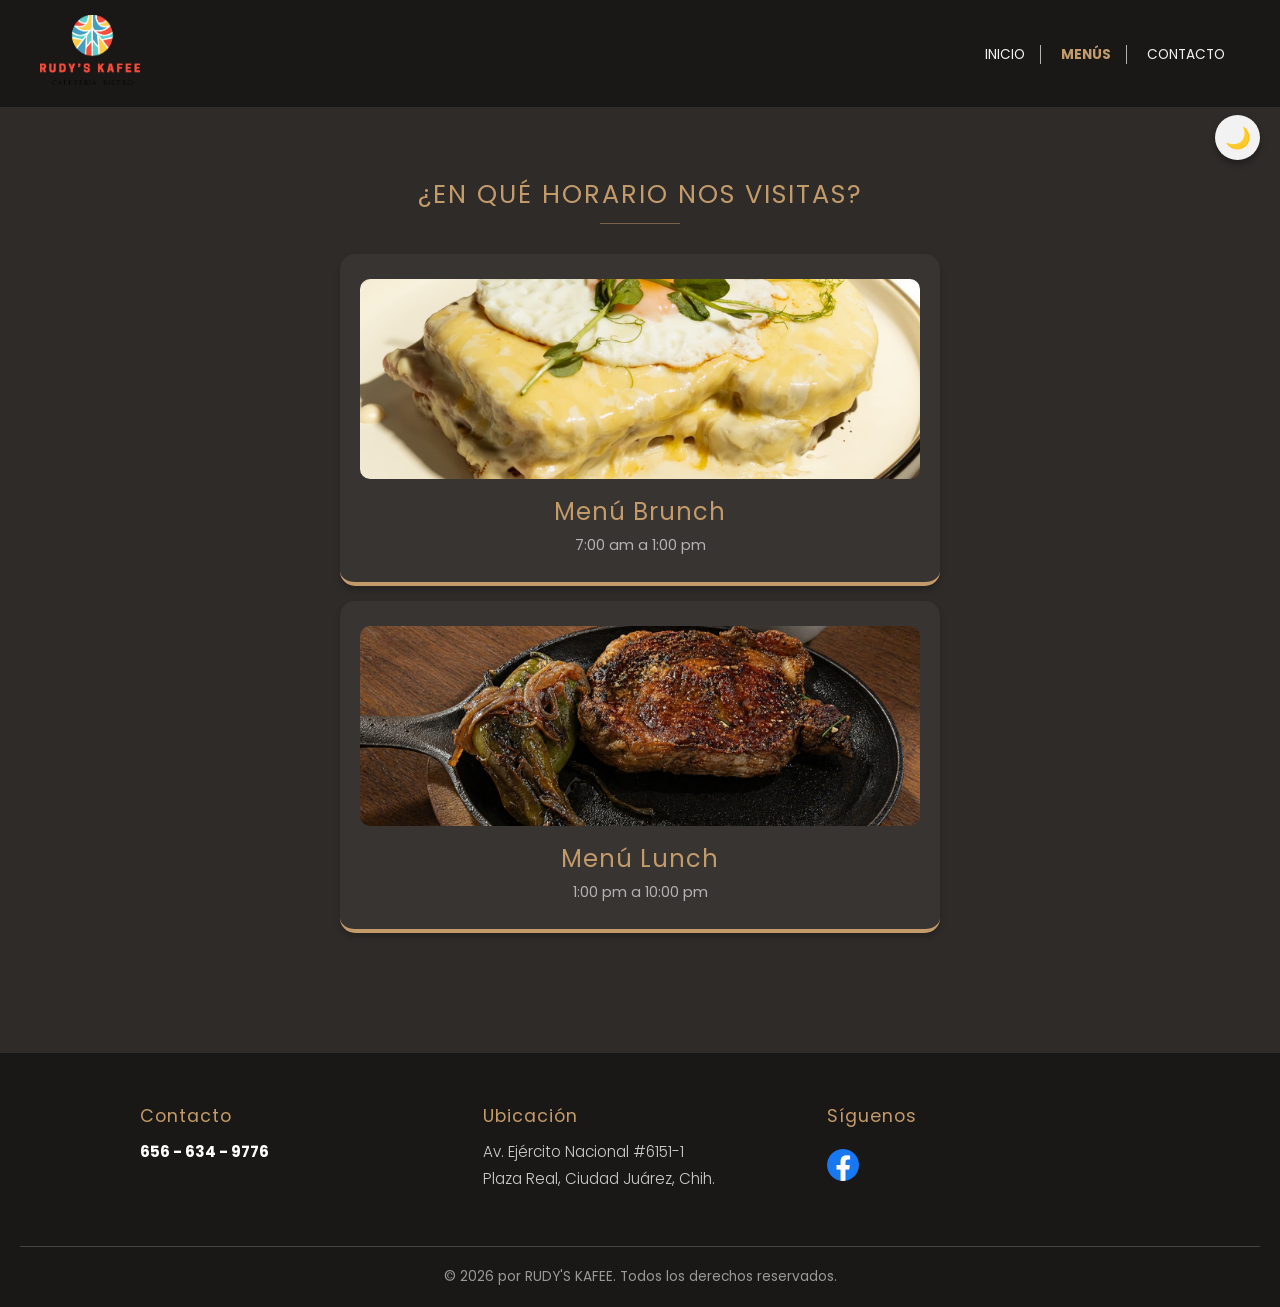
==== commit 0eae1943: "Update hora" ====
--- a/index.html
+++ b/index.html
@@ -45,13 +45,13 @@
                     <div class="category-card" onclick="navigateTo('view-nav-brunch')">
                         <div class="category-image" style="height: 200px;"><img src="brunch/PanHuevo.jpeg" alt="Brunch"></div>
                         <h3>Menú Brunch</h3>
-                        <p>7:00 am a 2:00 pm</p>
+                        <p>7:00 am a 1:00 pm</p>
                     </div>
                     
                     <div class="category-card" onclick="navigateTo('view-nav-lunch')">
                         <div class="category-image" style="height: 200px;"><img src="fuerte/RibEye.jpeg" alt="Lunch"></div>
                         <h3>Menú Lunch</h3>
-                        <p>2:00 pm a 10:00 pm</p>
+                        <p>1:00 pm a 10:00 pm</p>
                     </div>
 
                 </div>
@@ -59,7 +59,7 @@
 
             <div id="view-nav-brunch" class="view-section">
                 <h2 class="section-title" style="text-align: center;">MENÚ BRUNCH</h2>
-                <p style="text-align: center; color: var(--color-desc); margin-top: -10px; margin-bottom: 25px;">7:00 am a 2:00 pm</p>
+                <p style="text-align: center; color: var(--color-desc); margin-top: -10px; margin-bottom: 25px;">7:00 am a 1:00 pm</p>
                 
                 <div style="text-align: center; margin-bottom: 35px;">
                     <button style="font-size: 1.1rem; padding: 12px 40px; border-radius: 30px; background-color: var(--color-turquesa); color: white; border: none; font-weight: bold; cursor: pointer; box-shadow: 0 4px 6px rgba(0,0,0,0.2);" onclick="navigateTo('view-bebidas-grid')">🥤 VER BEBIDAS</button>
@@ -91,7 +91,7 @@
 
             <div id="view-nav-lunch" class="view-section">
                 <h2 class="section-title" style="text-align: center;">MENÚ LUNCH</h2>
-                <p style="text-align: center; color: var(--color-desc); margin-top: -10px; margin-bottom: 25px;">2:00 pm a 10:00 pm</p>
+                <p style="text-align: center; color: var(--color-desc); margin-top: -10px; margin-bottom: 25px;">1:00 pm a 10:00 pm</p>
                 
                 <div style="text-align: center; margin-bottom: 35px;">
                     <button style="font-size: 1.1rem; padding: 12px 40px; border-radius: 30px; background-color: var(--color-turquesa); color: white; border: none; font-weight: bold; cursor: pointer; box-shadow: 0 4px 6px rgba(0,0,0,0.2);" onclick="navigateTo('view-bebidas-grid')">🥤 VER BEBIDAS</button>
@@ -172,7 +172,7 @@
                 </div>
 
                 <h2 class="section-title">DESAYUNOS</h2>
-                <p style="color: #777; font-size: 0.95rem; margin-top: -5px; margin-bottom: 10px;">7 am a 2 pm</p>
+                <p style="color: #777; font-size: 0.95rem; margin-top: -5px; margin-bottom: 10px;">7 am a 1 pm</p>
                 <hr class="divider">
                 <div class="menu-grid">
                     <div class="menu-item">
@@ -703,4 +703,4 @@
         });
     </script>
 </body>
-</html>+</html>
